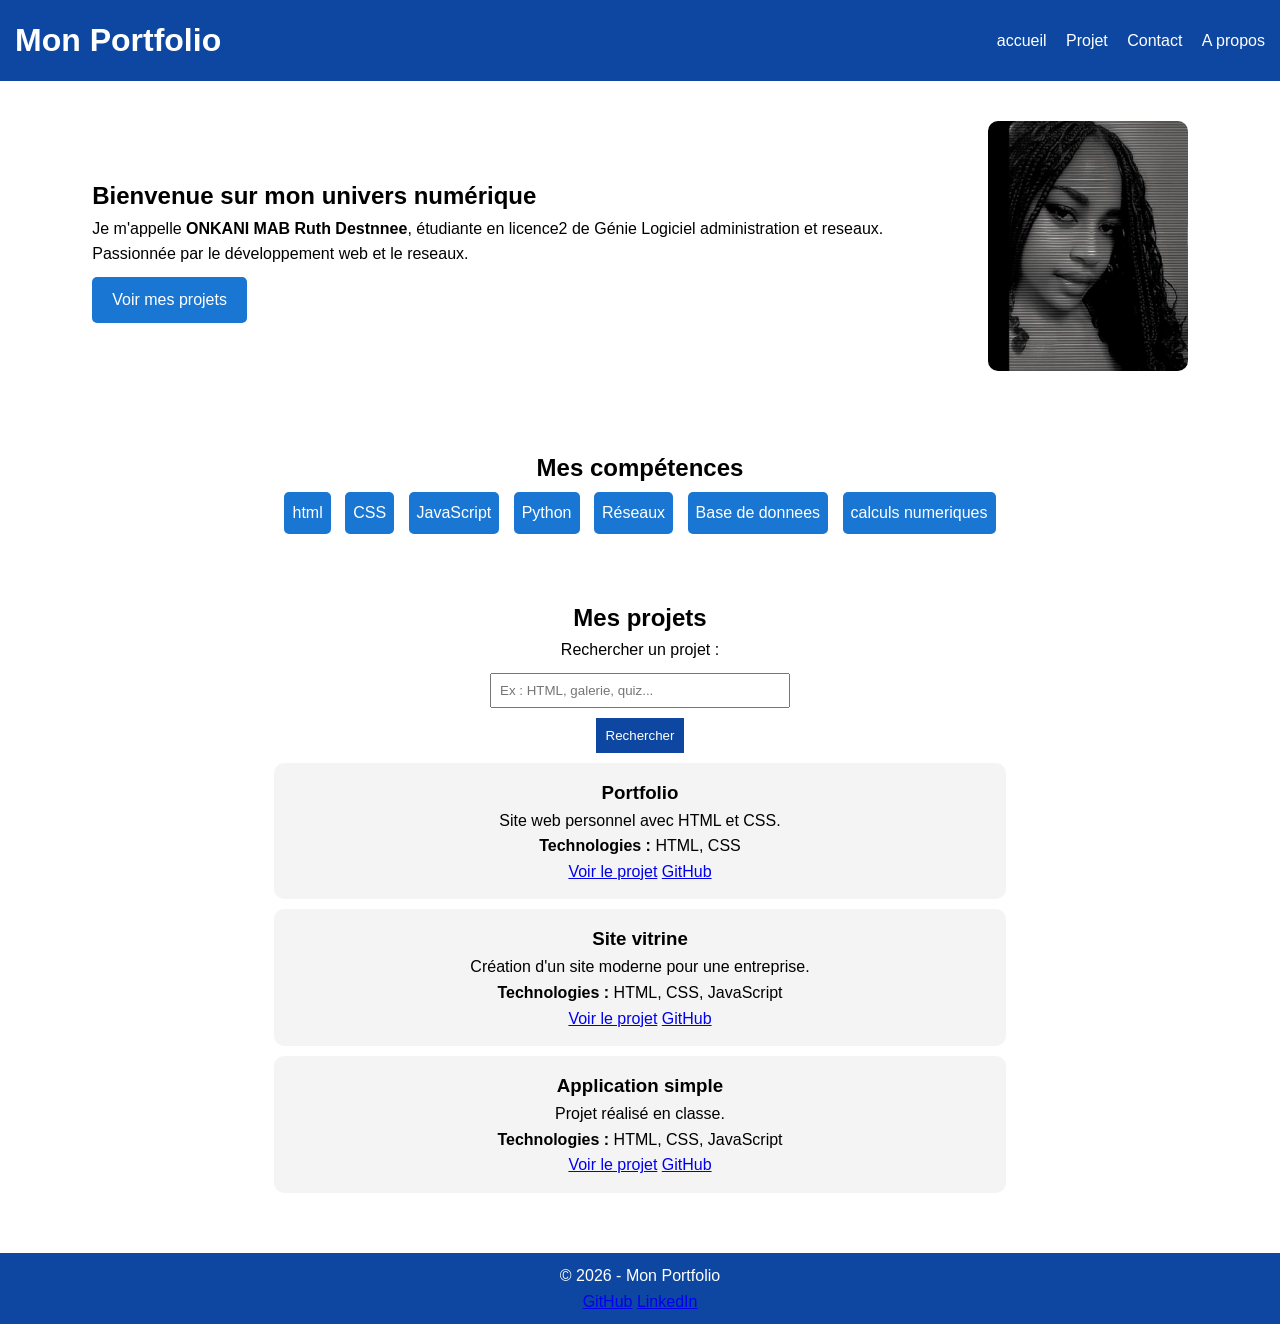
==== projet portfolio/index.html @ 687d62a7 "premier commit du portfolio" ====
<!DOCTYPE html>
<html lang="fr">
<head>
    <meta charset="UTF-8">
    <meta name="viewport" content="width=device-width, initial-scale=1.0">
    <title>Mon Portfolio</title>
    <link rel="stylesheet" href="css/style.css">
</head>
<body>

    <header>
        <h1>Mon Portfolio</h1>
        <nav>
            <a href="index.html">accueil</a>
            <a href="projet.html">Projet</a>
            <a href="contact.html">Contact</a>
            <a href="Apropos.html">A propos</a>
        </nav>
    </header>

    <!-- SECTION HERO -->
    <section class="hero">
        <div class="hero-text">
            <h2>Bienvenue sur mon univers numérique</h2>
            <p>Je m'appelle <strong>ONKANI MAB Ruth Destnnee</strong>, 
         étudiante en licence2 de Génie Logiciel  administration et reseaux.</p>
         <p>Passionnée par le développement web et le reseaux.</p>
            <a href="projet.html" class="btn">Voir mes projets</a>
        </div>
        <div class="hero-image">
            <img src="images/WhatsApp Image 2026-04-01 at 23.58.45 copy.jpeg"
                 alt="Photo de Ruth"
                 width="300"
                 height="250">
        </div>
    </section>

    <!-- SECTION COMPÉTENCES -->
    <section class="skills">
        <h2>Mes compétences</h2>
        <div class="skills-list">
            <span>html</span>
            <span>CSS</span>
            <span>JavaScript</span>
            <span>Python</span>
            <span>Réseaux</span>
            <span>Base de donnees</span>
            <span>calculs numeriques</span>
        </div>
    </section>

    <!-- SECTION PROJETS -->
    <section class="projects">
        <h2>Mes projets</h2>

        <!-- Barre de recherche -->
        <form action="#" method="get">
            <label for="recherche">Rechercher un projet :</label>
            <input type="search" id="recherche" name="recherche"
                   placeholder="Ex : HTML, galerie, quiz...">
            <button type="submit">Rechercher</button>
        </form>

        <div class="project-card">
            <h3>Portfolio</h3>
            <p>Site web personnel avec HTML et CSS.</p>
            <p><strong>Technologies :</strong> HTML, CSS</p>
            <a href="#">Voir le projet</a>
            <a href="#">GitHub</a>
        </div>

        <div class="project-card">
            <h3>Site vitrine</h3>
            <p>Création d'un site moderne pour une entreprise.</p>
            <p><strong>Technologies :</strong> HTML, CSS, JavaScript</p>
            <a href="#">Voir le projet</a>
            <a href="#">GitHub</a>
        </div>

        <div class="project-card">
            <h3>Application simple</h3>
            <p>Projet réalisé en classe.</p>
            <p><strong>Technologies :</strong> HTML, CSS, JavaScript</p>
            <a href="#">Voir le projet</a>
            <a href="#">GitHub</a>
        </div>

    </section>

    <!-- FOOTER -->
    <footer>
        <p>© 2026 - Mon Portfolio</p>
        <p>
            <a href="#">GitHub</a>
            <a href="#">LinkedIn</a>
        </p>
    </footer>

</body>
</html>
---- projet portfolio/css/style.css ----
/* Reset */
* {
    margin: 0;
    padding: 0;
    box-sizing: border-box;
}

/* Body */
body {
    font-family: Arial, sans-serif;
    line-height: 1.6;
}

/* Header */
header {
    background: #0d47a1;
    color: white;
    padding: 15px;
    display: flex;
    justify-content: space-between;
    align-items: center;
}

nav a {
    color: white;
    margin-left: 15px;
    text-decoration: none;
}

nav a:hover {
    text-decoration: underline;
}

/* Hero */
.hero {
    display: flex;
    justify-content: space-around;
    align-items: center;
    padding: 40px;
}

.hero img {
    width: 200px;
    border-radius: 10px;
}

/* Button */
.btn {
    display: inline-block;
    margin-top: 10px;
    padding: 10px 20px;
    background: #1976d2;
    color: white;
    text-decoration: none;
    border-radius: 5px;
}

/* Skills */
.skills {
    text-align: center;
    padding: 30px;
}

.skills-list span {
    background: #1976d2;
    color: white;
    padding: 8px;
    margin: 5px;
    display: inline-block;
    border-radius: 5px;
}

/* Projects */
.projects {
    padding: 30px;
    text-align: center;
}

.project-card {
    background: #f4f4f4;
    margin: 10px auto;
    padding: 15px;
    width: 60%;
    border-radius: 10px;
}

/* Contact */
.contact {
    padding: 30px;
    text-align: center;
}

form {
    width: 300px;
    margin: auto;
}

input, textarea {
    width: 100%;
    margin: 10px 0;
    padding: 8px;
}

button {
    background: #0d47a1;
    color: white;
    padding: 10px;
    border: none;
}

/* Footer */
footer {
    text-align: center;
    padding: 10px;
    background: #0d47a1;
    color: white;
    margin-top: 20px;
}
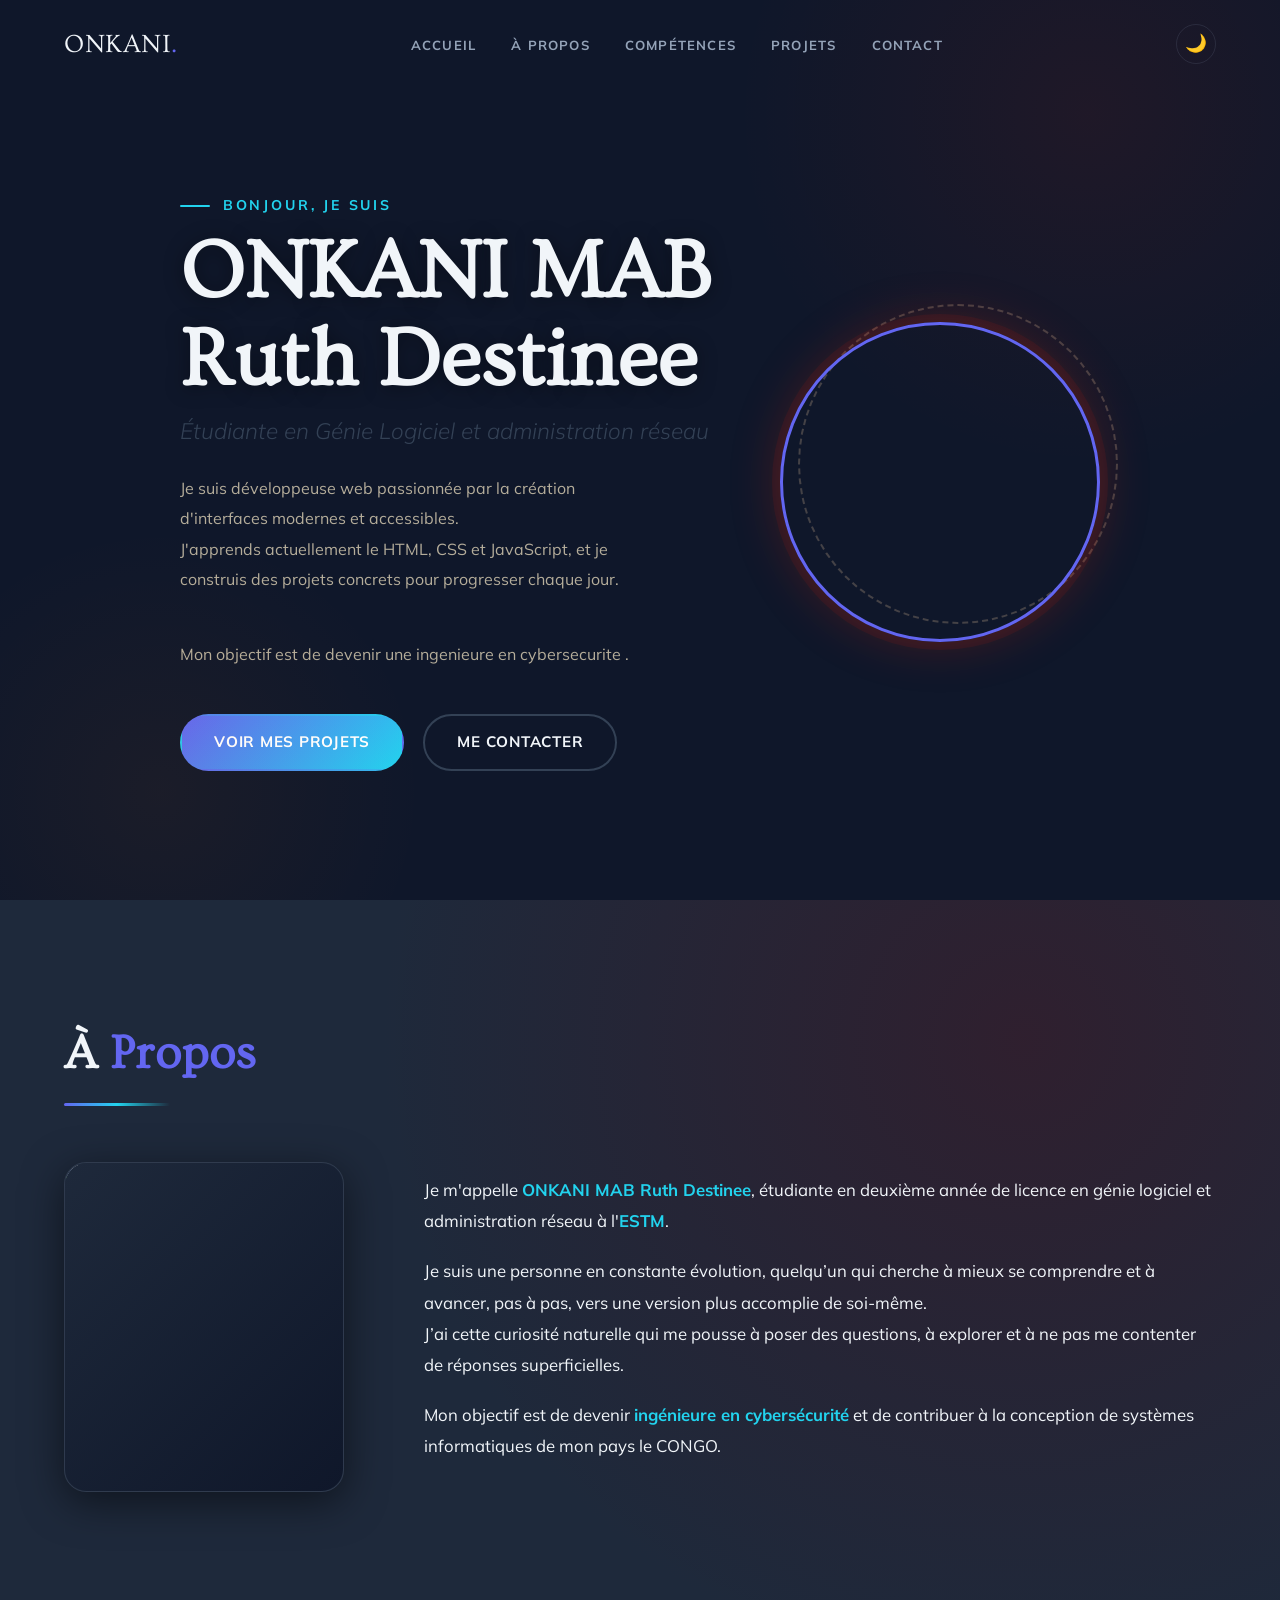
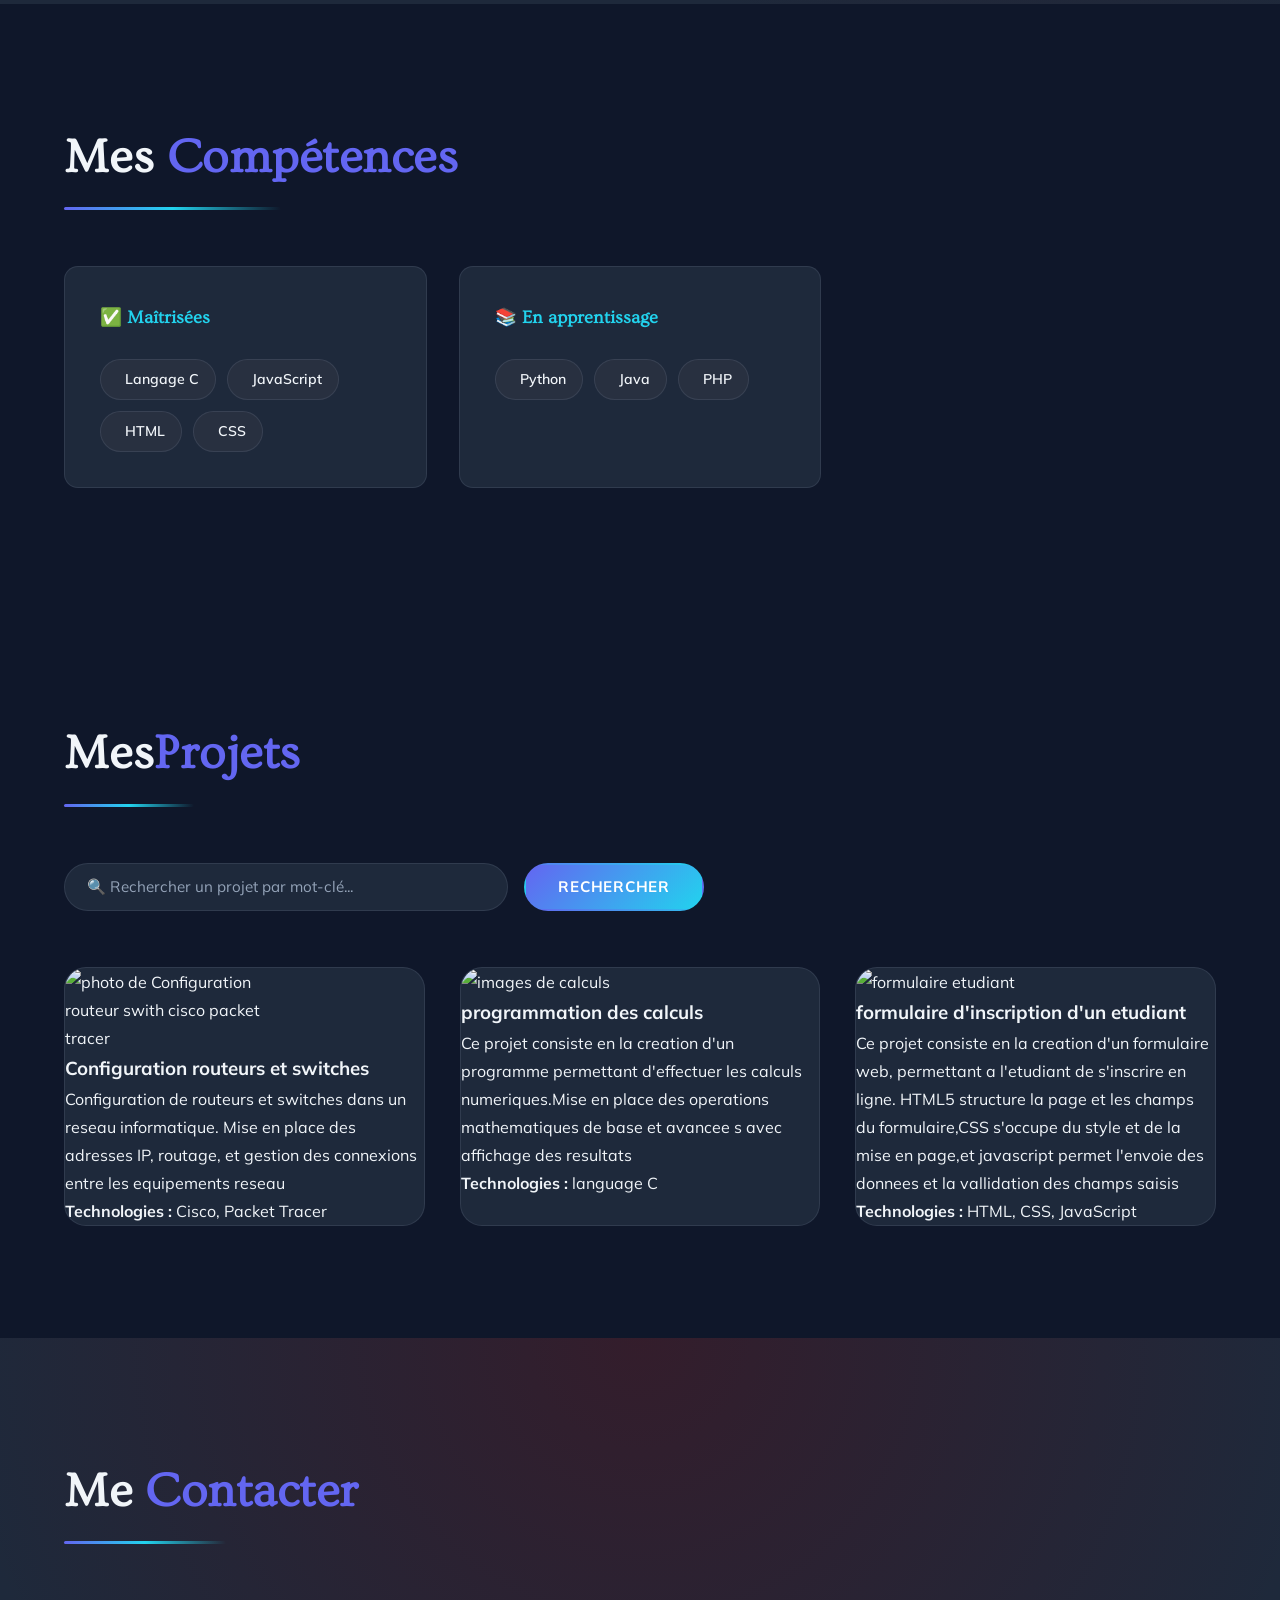
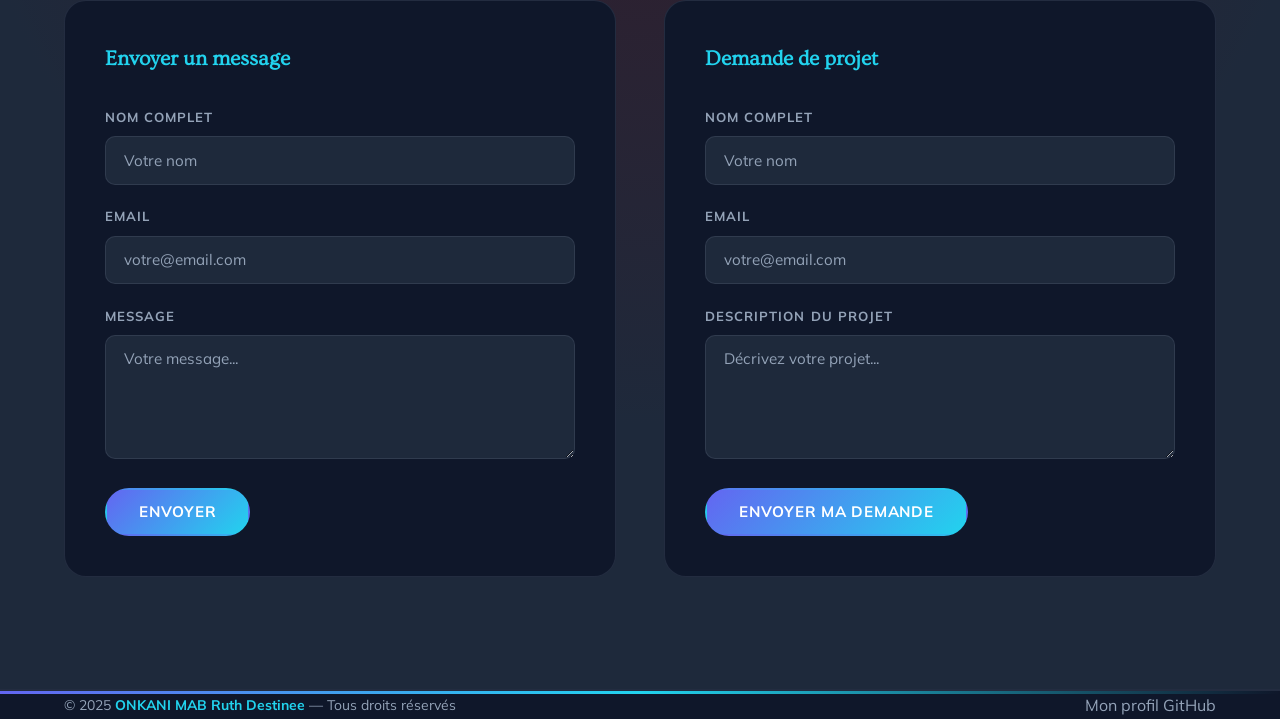
==== commit 7e61deb3: "Update index.html" ====
--- a/projet portfolio/index.html
+++ b/projet portfolio/index.html
@@ -1,100 +1,268 @@
 <!DOCTYPE html>
 <html lang="fr">
 <head>
-    <meta charset="UTF-8">
-    <meta name="viewport" content="width=device-width, initial-scale=1.0">
-    <title>Mon Portfolio</title>
-    <link rel="stylesheet" href="css/style.css">
+  <meta charset="UTF-8" />
+  <meta name="viewport" content="width=device-width, initial-scale=1.0" />
+  <title>ONKANI MAB Ruth Destinee — Formation en Cybersécurité</title>
+  <!-- Google Fonts : Ovo + Mulish -->
+  <link href="https://fonts.googleapis.com/css2?family=Ovo&family=Mulish:ital,wght@0,300;0,400;0,600;0,700;1,400&display=swap" rel="stylesheet" />
+  <!-- Devicons pour les badges techno -->
+  <link rel="stylesheet" href="https://cdn.jsdelivr.net/gh/devicons/devicon@v2.15.1/devicon.min.css" />
+  <link rel="stylesheet" href="css/style.css" />
 </head>
 <body>
 
-    <header>
-        <h1>Mon Portfolio</h1>
-        <nav>
-            <a href="index.html">accueil</a>
-            <a href="projet.html">Projet</a>
-            <a href="contact.html">Contact</a>
-            <a href="Apropos.html">A propos</a>
-        </nav>
-    </header>
-
-    <!-- SECTION HERO -->
-    <section class="hero">
-        <div class="hero-text">
-            <h2>Bienvenue sur mon univers numérique</h2>
-            <p>Je m'appelle <strong>ONKANI MAB Ruth Destnnee</strong>, 
-         étudiante en licence2 de Génie Logiciel  administration et reseaux.</p>
-         <p>Passionnée par le développement web et le reseaux.</p>
-            <a href="projet.html" class="btn">Voir mes projets</a>
-        </div>
-        <div class="hero-image">
-            <img src="images/WhatsApp Image 2026-04-01 at 23.58.45 copy.jpeg"
-                 alt="Photo de Ruth"
-                 width="300"
-                 height="250">
-        </div>
-    </section>
-
-    <!-- SECTION COMPÉTENCES -->
-    <section class="skills">
-        <h2>Mes compétences</h2>
-        <div class="skills-list">
-            <span>html</span>
-            <span>CSS</span>
-            <span>JavaScript</span>
-            <span>Python</span>
-            <span>Réseaux</span>
-            <span>Base de donnees</span>
-            <span>calculs numeriques</span>
-        </div>
-    </section>
-
-    <!-- SECTION PROJETS -->
-    <section class="projects">
-        <h2>Mes projets</h2>
-
-        <!-- Barre de recherche -->
-        <form action="#" method="get">
-            <label for="recherche">Rechercher un projet :</label>
-            <input type="search" id="recherche" name="recherche"
-                   placeholder="Ex : HTML, galerie, quiz...">
-            <button type="submit">Rechercher</button>
-        </form>
-
+  <!-- ===================== NAVBAR ===================== -->
+  <nav class="navbar" id="navbar">
+    <div class="nav-container">
+      <a href="#hero" class="nav-logo">ONKANI<span>.</span></a>
+      <ul class="nav-links" id="navLinks">
+        <li><a href="#hero">Accueil</a></li>
+        <li><a href="#about">À propos</a></li>
+        <li><a href="#competences">Compétences</a></li>
+        <li><a href="#projets">Projets</a></li>
+        <li><a href="#contact">Contact</a></li>
+      </ul>
+      <div class="nav-actions">
+         <button class="theme-toggle" id="themeToggle" aria-label="Basculer le thème">🌙</button>
+        <button class="hamburger" id="hamburger" aria-label="Menu">
+          <span></span><span></span><span></span>
+        </button>
+      </div>
+    </div>
+  </nav>
+
+  <!-- ===================== HERO ===================== -->
+  <section id="hero" class="hero">
+    <div class="hero-content fade-in">
+      <p class="hero-hello">Bonjour, je suis</p>
+      <h1 class="hero-name">ONKANI MAB Ruth Destinee</h1>
+      <h2 class="hero-title">Étudiante en Génie Logiciel et administration réseau</h2>
+      <p class="hero-desc"> Je suis développeuse web passionnée par la création d'interfaces modernes et accessibles.<br/>J'apprends actuellement le HTML, CSS et JavaScript, et je construis des projets concrets pour progresser chaque jour.</p>
+      <p class="hero-desc"> Mon objectif est de devenir une ingenieure en cybersecurite .</p>
+      <div class="hero-btns">
+        <a href="#projets" class="btn btn-primary">Voir mes projets</a>
+        <a href="#contact" class="btn btn-outline">Me contacter</a>
+      </div>
+    </div>
+    <div class="hero-image fade-in delay-2">
+      <div class="hero-img-wrapper">
+        <img src="image/profil.jpg.jpeg" alt="ONKANI Ruth" onerror="this.style.display='none'" />
+        
+      </div>
+      <div class="hero-decoration"></div>
+    </div>
+  </section>
+
+  <!-- ===================== À PROPOS ===================== -->
+  <section id="about" class="about section">
+    <div class="container">
+      <h2 class="section-title">À <span class="accent">Propos</span></h2>
+      <div class="about-grid">
+        <div class="about-img-wrap fade-in">
+          <img src="image/couverture.jpg.jpeg" alt="Photo de profil de Onkani" onerror="this.parentElement.querySelector('.about-placeholder').style.display='flex'" />
+          <div class="about-placeholder"></div>
+        </div>
+        <div class="about-text fade-in delay-1">
+          <p>Je m'appelle <strong>ONKANI MAB Ruth Destinee</strong>, étudiante en deuxième année de licence en génie logiciel et administration réseau à l'<strong>ESTM</strong>.</p>
+          <p>Je suis une personne en constante évolution, quelqu’un qui cherche à mieux se comprendre et à avancer, pas à pas, vers une version plus accomplie de soi-même. <br> J’ai cette curiosité naturelle qui me pousse à poser des questions, à explorer et à ne pas me contenter de réponses superficielles.</p>
+          <p>Mon objectif est de devenir <strong>ingénieure en cybersécurité</strong> et de contribuer à la conception de systèmes informatiques de mon pays le CONGO.</p>
+        </div>
+      </div>
+    </div>
+  </section>
+
+  <!-- ===================== COMPÉTENCES ===================== -->
+  <section id="competences" class="competences section">
+    <div class="container">
+      <h2 class="section-title">Mes <span class="accent">Compétences</span></h2>
+      <div class="skills-grid">
+        <div class="skills-col fade-in">
+          <h3 class="skills-cat">✅ Maîtrisées</h3>
+          <div class="badges">
+            <div class="badge"><i class="devicon-c-plain colored"></i><span>Langage C</span></div>
+            <div class="badge"><i class="devicon-javascript-plain colored"></i><span>JavaScript</span></div>
+            <div class="badge"><i class="devicon-html5-plain colored"></i><span>HTML</span></div>
+            <div class="badge"><i class="devicon-css3-plain colored"></i><span>CSS</span></div>
+          </div>
+        </div>
+        <div class="skills-col fade-in delay-1">
+          <h3 class="skills-cat">📚 En apprentissage</h3>
+          <div class="badges">
+            <div class="badge"><i class="devicon-python-plain colored"></i><span>Python</span></div>
+            <div class="badge"><i class="devicon-java-plain colored"></i><span>Java</span></div>
+            <div class="badge"><i class="devicon-php-plain colored"></i><span>PHP</span></div>
+          </div>
+        </div>
+  </section>
+
+  <!-- ===================== PROJETS ===================== -->
+  <section id="projets" class="projets section">
+    <div class="container">
+      <h2 class="section-title">Mes<span class="accent">Projets</span></h2>
+
+      <!-- Formulaire de recherche -->
+      <div class="search-bar fade-in">
+        <label for="searchInput" class="sr-only">Rechercher un projet</label>
+        <input type="search" id="searchInput" placeholder="🔍 Rechercher un projet par mot-clé..." oninput="filterProjects(this.value)" />
+        <button class="btn btn-primary" onclick="filterProjects(document.getElementById('searchInput').value)">Rechercher</button>
+      </div>
+
+      <!-- Grille de projets -->
+      <div class="projects-grid" id="projectsGrid">
+
+        <!-- Projet 1 -->
+         <div class="project-card">
+            <img src="image/reseaux.jpg.png" alt=" photo de Configuration routeur swith cisco packet tracer" width="200">
+            <h3>Configuration routeurs et switches</h3>
+            <p>Configuration de routeurs et switches dans un reseau informatique. Mise en place des adresses IP, routage, et gestion des connexions entre les equipements reseau</p>
+            <p><strong> Technologies :</strong> Cisco, Packet Tracer </p>
+         </div>
+          <div class="project-card">
+            <img src="image/OIP.webp" alt="images de calculs" width="200">
+            <h3>programmation des calculs</h3>
+            <p>Ce projet consiste en la creation d'un programme permettant d'effectuer les calculs numeriques.Mise en place des operations mathematiques de base et avancee s avec affichage des resultats</p>
+            <p><strong> Technologies :</strong> language C</p>
+        </div>
+
+        <!-- Projet 2 -->
         <div class="project-card">
-            <h3>Portfolio</h3>
-            <p>Site web personnel avec HTML et CSS.</p>
-            <p><strong>Technologies :</strong> HTML, CSS</p>
-            <a href="#">Voir le projet</a>
-            <a href="#">GitHub</a>
-        </div>
-
-        <div class="project-card">
-            <h3>Site vitrine</h3>
-            <p>Création d'un site moderne pour une entreprise.</p>
-            <p><strong>Technologies :</strong> HTML, CSS, JavaScript</p>
-            <a href="#">Voir le projet</a>
-            <a href="#">GitHub</a>
-        </div>
-
-        <div class="project-card">
-            <h3>Application simple</h3>
-            <p>Projet réalisé en classe.</p>
-            <p><strong>Technologies :</strong> HTML, CSS, JavaScript</p>
-            <a href="#">Voir le projet</a>
-            <a href="#">GitHub</a>
-        </div>
-
-    </section>
-
-    <!-- FOOTER -->
-    <footer>
-        <p>© 2026 - Mon Portfolio</p>
-        <p>
-            <a href="#">GitHub</a>
-            <a href="#">LinkedIn</a>
-        </p>
-    </footer>
+            <img src="image/formulaire.jpeg" alt="formulaire etudiant" width="200">
+            <h3>formulaire d'inscription d'un etudiant</h3>
+            <p>Ce projet consiste en la creation d'un formulaire web, permettant a l'etudiant de s'inscrire en ligne. HTML5 structure la page et les champs du formulaire,CSS s'occupe  du style et de la mise en page,et javascript permet l'envoie des donnees et la vallidation des champs saisis</p>
+            <p><strong> Technologies :</strong> HTML, CSS, JavaScript</P>
+        </div>
+          </div>
+          </div>
+        </div>
+      </div>
+    </div>
+  </section>
+
+  <!-- ===================== CONTACT ===================== -->
+  <section id="contact" class="contact section">
+    <div class="container">
+      <h2 class="section-title">Me <span class="accent">Contacter</span></h2>
+      <div class="contact-grid">
+
+        <!-- Formulaire de contact -->
+        <div class="contact-form-wrap fade-in">
+          <h3>Envoyer un message</h3>
+          <div class="form-group">
+            <label for="contactNom">Nom complet</label>
+            <input type="text" id="contactNom" name="nom" placeholder="Votre nom" required />
+          </div>
+          <div class="form-group">
+            <label for="contactEmail">Email</label>
+            <input type="email" id="contactEmail" name="email" placeholder="votre@email.com" required />
+          </div>
+          <div class="form-group">
+            <label for="contactMsg">Message</label>
+            <textarea id="contactMsg" name="message" rows="5" placeholder="Votre message..." required></textarea>
+          </div>
+          <button type="button" class="btn btn-primary" onclick="alert('Merci ! Fonctionnalité à connecter côté serveur.')">Envoyer</button>
+        </div>
+
+        <!-- Formulaire demande de projet -->
+        <div class="contact-form-wrap fade-in delay-1">
+          <h3>Demande de projet</h3>
+          <div class="form-group">
+            <label for="projetNom">Nom complet</label>
+            <input type="text" id="projetNom" name="nom" placeholder="Votre nom" required />
+          </div>
+          <div class="form-group">
+            <label for="projetEmail">Email</label>
+            <input type="email" id="projetEmail" name="email" placeholder="votre@email.com" required />
+          </div>
+          <div class="form-group">
+            <label for="projetDesc">Description du projet</label>
+            <textarea id="projetDesc" name="description" rows="5" placeholder="Décrivez votre projet..." required></textarea>
+          </div>
+          <button type="button" class="btn btn-primary" onclick="alert('Merci ! Fonctionnalité à connecter côté serveur.')">Envoyer ma demande</button>
+        </div>
+
+      </div>
+    </div>
+  </section>
+
+  <!-- ===================== FOOTER ===================== -->
+  <footer class="footer">
+    <footer class="footer">
+    <div class="container footer-inner">
+      <p class="footer-copy">©️ 2025 <strong>ONKANI MAB Ruth Destinee</strong> — Tous droits réservés</p>
+      
+      <div class="footer-links">
+        <a href="https://destineeonkani.github.io/projet--portfolio/projet portfolio/" target="_blank" rel="noopener" aria-label="GitHub">
+          <i class="devicon-github-original"></i>
+          Mon profil GitHub
+        </a>
+      </div>
+    </div>
+  </footer>
+  <!-- ===================== JAVASCRIPT ===================== -->
+  <script>
+    /* ---- Navbar scroll ---- */
+    const navbar = document.getElementById('navbar');
+    window.addEventListener('scroll', () => {
+      navbar.classList.toggle('scrolled', window.scrollY > 50);
+    });
+
+    /* ---- Hamburger menu ---- */
+    const hamburger = document.getElementById('hamburger');
+    const navLinks = document.getElementById('navLinks');
+    hamburger.addEventListener('click', () => {
+      navLinks.classList.toggle('open');
+      hamburger.classList.toggle('active');
+    });
+    navLinks.querySelectorAll('a').forEach(link => {
+      link.addEventListener('click', () => {
+        navLinks.classList.remove('open');
+        hamburger.classList.remove('active');
+      });
+    });
+
+    /* ---- Mode sombre / clair ---- */
+    const themeToggle = document.getElementById('themeToggle');
+    const root = document.documentElement;
+    let dark = true;
+    themeToggle.addEventListener('click', () => {
+      dark = !dark;
+      root.setAttribute('data-theme', dark ? 'dark' : 'light');
+      themeToggle.textContent = dark ? '🌙' : '☀️';
+    });
+
+    /* ---- Scroll animations (IntersectionObserver) ---- */
+    const observer = new IntersectionObserver((entries) => {
+      entries.forEach(e => {
+        if (e.isIntersecting) {
+          e.target.classList.add('visible');
+          observer.unobserve(e.target);
+        }
+      });
+    }, { threshold: 0.12 });
+    document.querySelectorAll('.fade-in').forEach(el => observer.observe(el));
+
+    /* ---- Recherche projets ---- */
+    function filterProjects(query) {
+      const q = query.toLowerCase().trim();
+      document.querySelectorAll('.project-card').forEach(card => {
+        const tags = card.dataset.tags || '';
+        const title = card.querySelector('h3').textContent.toLowerCase();
+        const desc = card.querySelector('p:not(.project-context)').textContent.toLowerCase();
+        const match = !q || tags.includes(q) || title.includes(q) || desc.includes(q);
+        card.style.display = match ? '' : 'none';
+      });
+    }
+
+    /* ---- Smooth scroll ---- */
+    document.querySelectorAll('a[href^="#"]').forEach(anchor => {
+      anchor.addEventListener('click', function(e) {
+        e.preventDefault();
+        const target = document.querySelector(this.getAttribute('href'));
+        if (target) target.scrollIntoView({ behavior: 'smooth' });
+      });
+    });
+  </script>
 
 </body>
-</html>+</html>
--- a/projet portfolio/css/style.css
+++ b/projet portfolio/css/style.css
@@ -1,118 +1,1318 @@
-/* Reset */
-* {
-    margin: 0;
-    padding: 0;
-    box-sizing: border-box;
-}
-
-/* Body */
+/* ============================================================
+   PORTFOLIO — SARATA DIALLO
+   style.css — Version redesignée & complète
+   Polices : Ovo (titres) + Mulish (corps)
+   Palette : #0A0908 · #49111C · #A9927D · #F52707 · #FA8112 · #F5E7C6
+   ============================================================ */
+
+/* ---------- Import Google Fonts ---------- */
+@import url('https://fonts.googleapis.com/css2?family=Ovo&family=Mulish:ital,wght@0,300;0,400;0,600;0,700;1,400&display=swap');
+
+/* ---------- Variables CSS ---------- */
+:root {
+
+  /* Palette moderne */
+  --c1: #0f172a;   /* fond principal */
+  --c2: #1e293b;   /* cartes */
+  --c3: #334155;   /* éléments secondaires */
+  --c4: #6366f1;   /* accent principal (indigo) */
+  --c5: #22d3ee;   /* accent secondaire (cyan) */
+  --c6: #f1f5f9;   /* texte principal */
+  --c7: #e2e8f0;   /* fond clair */
+
+  /* Thème sombre */
+  --bg:         #0f172a;
+  --bg-card:    #1e293b;
+  --bg-section: #020617;
+  --bg-nav:     rgba(15, 23, 42, 0.85);
+  --text:       #f1f5f9;
+  --text-mute:  #94a3b8;
+  --accent:     #6366f1;
+  --accent2:    #22d3ee;
+  --border:     rgba(148, 163, 184, 0.15);
+  --glow:       rgba(99, 102, 241, 0.25);
+
+  /* Typo */
+  --font-head: 'Ovo', Georgia, serif;
+  --font-body: 'Mulish', sans-serif;
+
+  /* UI */
+  --radius:     14px;
+  --radius-lg:  22px;
+  --shadow:     0 10px 40px rgba(0,0,0,0.5);
+  --shadow-red: 0 8px 28px rgba(99,102,241,0.3);
+  --transition: 0.3s ease;
+  --max-w:      1200px;
+}
+/* ============================================================
+   RESET & BASE
+   ============================================================ */
+*, *::before, *::after {
+  box-sizing: border-box;
+  margin: 0;
+  padding: 0;
+}
+
+html {
+  scroll-behavior: smooth;
+  font-size: 16px;
+}
+
 body {
-    font-family: Arial, sans-serif;
-    line-height: 1.6;
-}
-
-/* Header */
-header {
-    background: #0d47a1;
-    color: white;
-    padding: 15px;
-    display: flex;
-    justify-content: space-between;
-    align-items: center;
-}
-
-nav a {
-    color: white;
-    margin-left: 15px;
-    text-decoration: none;
-}
-
-nav a:hover {
-    text-decoration: underline;
-}
-
-/* Hero */
+  background-color: var(--bg);
+  color: var(--text);
+  font-family: var(--font-body);
+  font-weight: 400;
+  line-height: 1.75;
+  transition: background-color var(--transition), color var(--transition);
+  overflow-x: hidden;
+}
+
+img { max-width: 100%; display: block; }
+a  { color: inherit; text-decoration: none; }
+ul { list-style: none; }
+
+.sr-only {
+  position: absolute;
+  width: 1px; height: 1px;
+  overflow: hidden;
+  clip: rect(0,0,0,0);
+  white-space: nowrap;
+}
+
+/* ---------- Container centré ---------- */
+.container {
+  width: 90%;
+  max-width: var(--max-w);
+  margin: 0 auto;
+}
+
+/* ---------- Sections ---------- */
+.section {
+  padding: 7rem 0;
+}
+
+.section-title {
+  font-family: var(--font-head);
+  font-size: clamp(2rem, 4vw, 3rem);
+  margin-bottom: 3.5rem;
+  position: relative;
+  display: inline-block;
+  letter-spacing: 0.01em;
+}
+
+.section-title::after {
+  content: '';
+  display: block;
+  width: 55%;
+  height: 3px;
+  background: linear-gradient(90deg, var(--accent), var(--accent2), transparent);
+  margin-top: 0.45rem;
+  border-radius: 2px;
+}
+
+.accent { color: var(--accent); }
+
+/* ============================================================
+   BOUTONS
+   ============================================================ */
+.btn {
+  display: inline-flex;
+  align-items: center;
+  gap: 0.4rem;
+  padding: 0.8rem 2rem;
+  border-radius: 50px;
+  font-family: var(--font-body);
+  font-weight: 700;
+  font-size: 0.95rem;
+  cursor: pointer;
+  border: 2px solid transparent;
+  transition: all var(--transition);
+  letter-spacing: 0.05em;
+  text-transform: uppercase;
+}
+
+.btn-primary {
+  background: linear-gradient(135deg, var(--accent) 0%, var(--accent2) 100%);
+  color: #fff;
+}
+
+.btn-primary:hover {
+  transform: translateY(-3px);
+  box-shadow: var(--shadow-red);
+  filter: brightness(1.08);
+}
+
+.btn-outline {
+  background: transparent;
+  color: var(--text);
+  border-color: var(--c3);
+}
+
+.btn-outline:hover {
+  border-color: var(--accent);
+  color: var(--accent);
+  transform: translateY(-3px);
+}
+
+/* ============================================================
+   ANIMATIONS FADE-IN
+   ============================================================ */
+.fade-in {
+  opacity: 0;
+  transform: translateY(28px);
+  transition: opacity 0.75s ease, transform 0.75s ease;
+}
+
+.fade-in.visible {
+  opacity: 1;
+  transform: translateY(0);
+}
+
+.delay-1 { transition-delay: 0.15s; }
+.delay-2 { transition-delay: 0.3s;  }
+.delay-3 { transition-delay: 0.45s; }
+
+/* ============================================================
+   NAVBAR / EN-TÊTE
+   ============================================================ */
+.navbar {
+  position: fixed;
+  top: 0; left: 0; right: 0;
+  z-index: 1000;
+  padding: 1.3rem 0;
+  background: transparent;
+  transition: background var(--transition), box-shadow var(--transition), padding var(--transition);
+}
+
+.navbar.scrolled {
+  background: var(--bg-nav);
+  backdrop-filter: blur(18px) saturate(1.4);
+  -webkit-backdrop-filter: blur(18px);
+  box-shadow: 0 2px 24px rgba(0,0,0,0.35);
+  padding: 0.75rem 0;
+}
+
+.nav-container {
+  width: 90%;
+  max-width: var(--max-w);
+  margin: 0 auto;
+  display: flex;
+  align-items: center;
+  justify-content: space-between;
+  gap: 1rem;
+}
+
+/* Logo */
+.nav-logo {
+  font-family: var(--font-head);
+  font-size: 1.65rem;
+  color: var(--text);
+  letter-spacing: 0.02em;
+  transition: opacity var(--transition);
+}
+
+.nav-logo:hover { opacity: 0.8; }
+.nav-logo span  { color: var(--accent); }
+
+/* Liens */
+.nav-links {
+  display: flex;
+  gap: 2.2rem;
+  align-items: center;
+}
+
+.nav-links a {
+  font-size: 0.82rem;
+  font-weight: 700;
+  color: var(--text-mute);
+  letter-spacing: 0.09em;
+  text-transform: uppercase;
+  transition: color var(--transition);
+  position: relative;
+}
+
+.nav-links a::after {
+  content: '';
+  position: absolute;
+  bottom: -4px; left: 0;
+  width: 0; height: 2px;
+  background: linear-gradient(90deg, var(--accent), var(--accent2));
+  transition: width var(--transition);
+  border-radius: 2px;
+}
+
+.nav-links a:hover        { color: var(--accent); }
+.nav-links a:hover::after { width: 100%; }
+
+.nav-actions {
+  display: flex;
+  align-items: center;
+  gap: 0.8rem;
+}
+
+.theme-toggle {
+  background: none;
+  border: 1px solid var(--border);
+  border-radius: 50%;
+  width: 40px; height: 40px;
+  cursor: pointer;
+  font-size: 1.1rem;
+  display: flex; align-items: center; justify-content: center;
+  transition: border-color var(--transition), transform var(--transition), background var(--transition);
+  color: var(--text);
+}
+
+.theme-toggle:hover {
+  border-color: var(--accent);
+  background: rgba(245,39,7,0.08);
+  transform: rotate(18deg);
+}
+
+/* Hamburger mobile */
+.hamburger {
+  display: none;
+  flex-direction: column;
+  gap: 5px;
+  background: none;
+  border: none;
+  cursor: pointer;
+  padding: 4px;
+}
+
+.hamburger span {
+  display: block;
+  width: 26px; height: 2px;
+  background: var(--text);
+  border-radius: 2px;
+  transition: all var(--transition);
+}
+
+.hamburger.active span:nth-child(1) { transform: translateY(7px) rotate(45deg); }
+.hamburger.active span:nth-child(2) { opacity: 0; }
+.hamburger.active span:nth-child(3) { transform: translateY(-7px) rotate(-45deg); }
+
+/* ============================================================
+   HERO — avec background image
+   ============================================================ */
 .hero {
-    display: flex;
-    justify-content: space-around;
-    align-items: center;
-    padding: 40px;
-}
-
-.hero img {
-    width: 200px;
-    border-radius: 10px;
-}
-
-/* Button */
-.btn {
-    display: inline-block;
-    margin-top: 10px;
-    padding: 10px 20px;
-    background: #1976d2;
-    color: white;
-    text-decoration: none;
-    border-radius: 5px;
-}
-
-/* Skills */
-.skills {
+  min-height: 100vh;
+  display: flex;
+  align-items: center;
+  justify-content: center;
+  position: relative;
+  overflow: hidden;
+  padding: 9rem 5% 5rem;
+
+  .hero {
+  background-image:
+    radial-gradient(circle at 20% 30%, rgba(99,102,241,0.15), transparent 40%),
+    radial-gradient(circle at 80% 70%, rgba(34,211,238,0.12), transparent 40%),
+    linear-gradient(135deg, #0f172a, #020617);
+}
+}
+
+/* Particules déco */
+.hero::before {
+  content: '';
+  position: absolute;
+  top: -30%;
+  right: -15%;
+  width: 60vw; height: 60vw;
+  background: radial-gradient(circle, rgba(245,39,7,0.07) 0%, transparent 65%);
+  pointer-events: none;
+  animation: pulse-glow 6s ease-in-out infinite;
+}
+
+.hero::after {
+  content: '';
+  position: absolute;
+  bottom: -20%;
+  left: -10%;
+  width: 45vw; height: 45vw;
+  background: radial-gradient(circle, rgba(250,129,18,0.05) 0%, transparent 65%);
+  pointer-events: none;
+  animation: pulse-glow 8s ease-in-out infinite reverse;
+}
+
+@keyframes pulse-glow {
+  0%, 100% { transform: scale(1);   opacity: 1; }
+  50%       { transform: scale(1.1); opacity: 0.7; }
+}
+
+.hero-inner {
+  width: 90%;
+  max-width: var(--max-w);
+  margin: 0 auto;
+  display: flex;
+  align-items: center;
+  justify-content: space-between;
+  gap: 4rem;
+  position: relative;
+  z-index: 2;
+}
+
+.hero-content {
+  flex: 1;
+  max-width: 600px;
+}
+
+.hero-hello {
+  font-size: 0.88rem;
+  font-weight: 700;
+  color: var(--accent2);
+  text-transform: uppercase;
+  letter-spacing: 0.2em;
+  margin-bottom: 0.7rem;
+  display: flex;
+  align-items: center;
+  gap: 0.8rem;
+}
+
+.hero-hello::before {
+  content: '';
+  display: inline-block;
+  width: 30px; height: 2px;
+  background: var(--accent2);
+  border-radius: 2px;
+}
+
+.hero-name {
+  font-family: var(--font-head);
+  font-size: clamp(3rem, 6.5vw, 5.5rem);
+  line-height: 1.05;
+  color: var(--c6);
+  margin-bottom: 0.6rem;
+  text-shadow: 0 2px 20px rgba(0,0,0,0.4);
+}
+
+.hero-title {
+  font-family: var(--font-body);
+  font-size: clamp(1.1rem, 2.2vw, 1.4rem);
+  font-weight: 300;
+  font-style: italic;
+  color: var(--c3);
+  margin-bottom: 1.6rem;
+  line-height: 1.5;
+}
+
+.hero-desc {
+  font-size: 1rem;
+  color: rgba(245,231,198,0.72);
+  margin-bottom: 2.8rem;
+  line-height: 1.9;
+  max-width: 480px;
+}
+
+.hero-btns {
+  display: flex;
+  flex-wrap: wrap;
+  gap: 1.2rem;
+}
+
+/* Image héro */
+.hero-image {
+  flex: 0 0 auto;
+  position: relative;
+}
+
+.hero-img-wrapper {
+  width: clamp(220px, 26vw, 320px);
+  height: clamp(220px, 26vw, 320px);
+  border-radius: 50%;
+  overflow: hidden;
+  border: 3px solid var(--accent);
+  position: relative;
+  z-index: 2;
+  box-shadow: 0 0 50px rgba(245,39,7,0.25), 0 0 0 8px rgba(245,39,7,0.08);
+}
+
+.hero-img-wrapper img {
+  width: 100%; height: 100%;
+  object-fit: cover;
+}
+
+.hero-img-placeholder {
+  position: absolute;
+  inset: 0;
+  display: flex;
+  align-items: center;
+  justify-content: center;
+  background: linear-gradient(135deg, var(--c2), var(--c1));
+  font-family: var(--font-head);
+  font-size: 4rem;
+  color: var(--c3);
+  z-index: 1;
+}
+
+.hero-decoration {
+  position: absolute;
+  top: -18px; right: -18px;
+  width: 100%; height: 100%;
+  border-radius: 50%;
+  border: 2px dashed rgba(169,146,125,0.35);
+  z-index: 1;
+  animation: spin 22s linear infinite;
+}
+
+@keyframes spin { to { transform: rotate(360deg); } }
+
+/* Barre de scroll vers le bas */
+.hero-scroll {
+  position: absolute;
+  bottom: 2.5rem;
+  left: 50%;
+  transform: translateX(-50%);
+  z-index: 2;
+  display: flex;
+  flex-direction: column;
+  align-items: center;
+  gap: 0.5rem;
+  color: var(--text-mute);
+  font-size: 0.75rem;
+  font-weight: 600;
+  letter-spacing: 0.15em;
+  text-transform: uppercase;
+  animation: bounce 2.5s ease-in-out infinite;
+}
+
+.hero-scroll::after {
+  content: '';
+  display: block;
+  width: 1px;
+  height: 40px;
+  background: linear-gradient(to bottom, var(--accent), transparent);
+}
+
+@keyframes bounce {
+  0%, 100% { transform: translateX(-50%) translateY(0); }
+  50%       { transform: translateX(-50%) translateY(8px); }
+}
+
+/* ============================================================
+   À PROPOS
+   ============================================================ */
+.about {
+  background: var(--bg-card);
+  position: relative;
+}
+
+.about::before {
+  content: '';
+  position: absolute;
+  inset: 0;
+  background:
+    radial-gradient(circle at 80% 20%, rgba(73,17,28,0.4) 0%, transparent 55%);
+  pointer-events: none;
+}
+
+.about-grid {
+  display: grid;
+  grid-template-columns: 280px 1fr;
+  gap: 5rem;
+  align-items: center;
+  position: relative;
+  z-index: 1;
+}
+
+.about-img-wrap {
+  position: relative;
+  width: 280px;
+  height: 330px;
+  border-radius: var(--radius-lg);
+  overflow: hidden;
+  border: 1px solid var(--border);
+  box-shadow: var(--shadow);
+}
+
+.about-img-wrap img {
+  width: 100%; height: 100%;
+  object-fit: cover;
+  border-radius: var(--radius-lg);
+}
+
+.about-placeholder {
+  position: absolute;
+  inset: 0;
+  display: none;
+  align-items: center;
+  justify-content: center;
+  background: linear-gradient(135deg, var(--c2), var(--c1));
+  font-family: var(--font-head);
+  font-size: 5rem;
+  color: var(--c3);
+  border-radius: var(--radius-lg);
+}
+
+.about-text p {
+  margin-bottom: 1.2rem;
+  color: var(--text);
+  font-size: 1.05rem;
+  line-height: 1.85;
+}
+
+.about-text strong { color: var(--accent2); font-weight: 700; }
+
+/* Stats rapides */
+.about-stats {
+  display: flex;
+  gap: 2rem;
+  margin-top: 2rem;
+  margin-bottom: 2rem;
+  flex-wrap: wrap;
+}
+
+.stat-item {
+  text-align: center;
+}
+
+.stat-num {
+  display: block;
+  font-family: var(--font-head);
+  font-size: 2.2rem;
+  color: var(--accent);
+  line-height: 1;
+  margin-bottom: 0.25rem;
+}
+
+.stat-label {
+  font-size: 0.78rem;
+  font-weight: 700;
+  color: var(--text-mute);
+  text-transform: uppercase;
+  letter-spacing: 0.1em;
+}
+
+/* ============================================================
+   COMPÉTENCES
+   ============================================================ */
+.competences {
+  background: var(--bg);
+  position: relative;
+}
+
+.skills-grid {
+  display: grid;
+  grid-template-columns: repeat(3, 1fr);
+  gap: 2rem;
+}
+
+.skills-col {
+  background: var(--bg-card);
+  border: 1px solid var(--border);
+  border-radius: var(--radius);
+  padding: 2.2rem;
+  transition: border-color var(--transition), transform var(--transition), box-shadow var(--transition);
+  position: relative;
+  overflow: hidden;
+}
+
+.skills-col::before {
+  content: '';
+  position: absolute;
+  top: 0; left: 0;
+  width: 100%; height: 3px;
+  background: linear-gradient(90deg, var(--accent), var(--accent2));
+  transform: scaleX(0);
+  transform-origin: left;
+  transition: transform var(--transition);
+}
+
+.skills-col:hover::before  { transform: scaleX(1); }
+.skills-col:hover {
+  border-color: rgba(245,39,7,0.25);
+  transform: translateY(-6px);
+  box-shadow: 0 16px 40px rgba(0,0,0,0.3);
+}
+
+.skills-cat {
+  font-family: var(--font-head);
+  font-size: 1.1rem;
+  margin-bottom: 1.6rem;
+  color: var(--accent2);
+}
+
+.badges {
+  display: flex;
+  flex-wrap: wrap;
+  gap: 0.7rem;
+}
+
+.badge {
+  display: flex;
+  align-items: center;
+  gap: 0.5rem;
+  background: rgba(169,146,125,0.08);
+  border: 1px solid var(--border);
+  border-radius: 50px;
+  padding: 0.45rem 1rem;
+  font-size: 0.88rem;
+  font-weight: 600;
+  transition: all var(--transition);
+  cursor: default;
+}
+
+.badge:hover {
+  background: rgba(245,39,7,0.1);
+  border-color: var(--accent);
+  color: var(--accent);
+  transform: scale(1.04);
+}
+
+.badge i     { font-size: 1.2rem; }
+.badge-icon  { font-size: 1.1rem; }
+
+/* ============================================================
+   EXPÉRIENCES
+   ============================================================ */
+.experiences {
+  background: var(--bg-card);
+  position: relative;
+}
+
+.experiences::before {
+  content: '';
+  position: absolute;
+  inset: 0;
+  background:
+    radial-gradient(circle at 20% 80%, rgba(73,17,28,0.35) 0%, transparent 50%);
+  pointer-events: none;
+}
+
+.exp-grid {
+  display: grid;
+  grid-template-columns: 1fr 1fr;
+  gap: 3.5rem;
+  position: relative;
+  z-index: 1;
+}
+
+.exp-cat {
+  font-family: var(--font-head);
+  font-size: 1.2rem;
+  color: var(--accent2);
+  margin-bottom: 1.8rem;
+  display: flex;
+  align-items: center;
+  gap: 0.5rem;
+}
+
+.exp-card {
+  display: flex;
+  gap: 1.2rem;
+  align-items: flex-start;
+  margin-bottom: 1.5rem;
+  padding: 1.4rem;
+  background: var(--bg);
+  border-radius: var(--radius);
+  border-left: 3px solid var(--accent);
+  transition: transform var(--transition), box-shadow var(--transition), border-color var(--transition);
+}
+
+.exp-card:hover {
+  transform: translateX(8px);
+  box-shadow: var(--shadow);
+  border-color: var(--accent2);
+}
+
+.exp-dot {
+  width: 12px; height: 12px;
+  min-width: 12px;
+  border-radius: 50%;
+  background: linear-gradient(135deg, var(--accent), var(--accent2));
+  margin-top: 6px;
+  box-shadow: 0 0 8px var(--glow);
+}
+
+.exp-card h4 {
+  font-family: var(--font-head);
+  font-size: 1rem;
+  margin-bottom: 0.35rem;
+  color: var(--c6);
+}
+
+.exp-card p {
+  font-size: 0.92rem;
+  color: var(--text-mute);
+  line-height: 1.65;
+}
+
+/* ============================================================
+   PROJETS — Blocs cards
+   ============================================================ */
+.projets {
+  background: var(--bg);
+  position: relative;
+}
+
+/* Barre de recherche */
+.search-bar {
+  display: flex;
+  gap: 1rem;
+  margin-bottom: 3.5rem;
+  max-width: 640px;
+}
+
+.search-bar input {
+  flex: 1;
+  padding: 0.85rem 1.4rem;
+  border-radius: 50px;
+  border: 1px solid var(--border);
+  background: var(--bg-card);
+  color: var(--text);
+  font-family: var(--font-body);
+  font-size: 0.95rem;
+  outline: none;
+  transition: border-color var(--transition), box-shadow var(--transition);
+}
+
+.search-bar input:focus {
+  border-color: var(--accent);
+  box-shadow: 0 0 0 3px rgba(245,39,7,0.1);
+}
+
+.search-bar input::placeholder { color: var(--text-mute); }
+
+/* Grille de projets */
+.projects-grid {
+  display: grid;
+  grid-template-columns: repeat(auto-fill, minmax(340px, 1fr));
+  gap: 2.2rem;
+}
+
+/* Carte projet */
+.project-card {
+  background: var(--bg-card);
+  border: 1px solid var(--border);
+  border-radius: var(--radius-lg);
+  overflow: hidden;
+  transition: transform var(--transition), border-color var(--transition), box-shadow var(--transition);
+  display: flex;
+  flex-direction: column;
+  position: relative;
+}
+
+.project-card:hover {
+  transform: translateY(-10px);
+  border-color: rgba(245,39,7,0.4);
+  box-shadow:
+    0 20px 60px rgba(0,0,0,0.45),
+    0 0 0 1px rgba(245,39,7,0.12),
+    0 0 40px rgba(245,39,7,0.06);
+}
+
+/* Image / placeholder */
+.project-img {
+  height: 210px;
+  background: linear-gradient(135deg, var(--c2) 0%, var(--c1) 100%);
+  position: relative;
+  overflow: hidden;
+  flex-shrink: 0;
+}
+
+.project-img img {
+  width: 100%; height: 100%;
+  object-fit: cover;
+  transition: transform 0.55s ease;
+}
+
+.project-card:hover .project-img img {
+  transform: scale(1.08);
+}
+
+.project-img-placeholder {
+  position: absolute;
+  inset: 0;
+  display: flex;
+  align-items: center;
+  justify-content: center;
+  font-size: 3.8rem;
+  background: linear-gradient(135deg, var(--c2), #0A0908);
+}
+
+/* Ruban catégorie */
+.project-ribbon {
+  position: absolute;
+  top: 16px;
+  right: -1px;
+  background: linear-gradient(135deg, var(--accent), var(--accent2));
+  color: #fff;
+  font-size: 0.72rem;
+  font-weight: 700;
+  letter-spacing: 0.08em;
+  text-transform: uppercase;
+  padding: 0.3rem 0.9rem;
+  border-radius: 4px 0 0 4px;
+  box-shadow: 0 2px 8px rgba(245,39,7,0.3);
+}
+
+/* Corps de la carte */
+.project-body {
+  padding: 1.6rem;
+  display: flex;
+  flex-direction: column;
+  flex: 1;
+}
+
+.project-body h3 {
+  font-family: var(--font-head);
+  font-size: 1.12rem;
+  margin-bottom: 0.3rem;
+  color: var(--c6);
+  line-height: 1.35;
+}
+
+.project-context {
+  font-size: 0.78rem;
+  font-weight: 700;
+  color: var(--accent2);
+  text-transform: uppercase;
+  letter-spacing: 0.1em;
+  margin-bottom: 0.9rem;
+}
+
+.project-body > p:not(.project-context) {
+  font-size: 0.93rem;
+  color: var(--text-mute);
+  margin-bottom: 1.1rem;
+  flex: 1;
+  line-height: 1.7;
+}
+
+.project-tags {
+  display: flex;
+  flex-wrap: wrap;
+  gap: 0.4rem;
+  margin-bottom: 1rem;
+}
+
+.project-tags span {
+  background: rgba(245,39,7,0.1);
+  color: var(--accent);
+  border: 1px solid rgba(245,39,7,0.2);
+  border-radius: 4px;
+  padding: 0.22rem 0.65rem;
+  font-size: 0.76rem;
+  font-weight: 700;
+  letter-spacing: 0.06em;
+  transition: background var(--transition), color var(--transition);
+}
+
+.project-tags span:hover {
+  background: var(--accent);
+  color: #fff;
+}
+
+.project-link {
+  display: inline-flex;
+  align-items: center;
+  gap: 0.35rem;
+  font-size: 0.88rem;
+  font-weight: 700;
+  color: var(--accent2);
+  transition: color var(--transition), gap var(--transition);
+  margin-top: auto;
+}
+
+.project-link:hover {
+  color: var(--accent);
+  gap: 0.6rem;
+}
+
+/* ============================================================
+   CONTACT
+   ============================================================ */
+.contact {
+  background: var(--bg-card);
+  position: relative;
+}
+
+.contact::before {
+  content: '';
+  position: absolute;
+  inset: 0;
+  background:
+    radial-gradient(circle at 50% 0%, rgba(73,17,28,0.5) 0%, transparent 60%);
+  pointer-events: none;
+}
+
+.contact-grid {
+  display: grid;
+  grid-template-columns: 1fr 1fr;
+  gap: 3rem;
+  position: relative;
+  z-index: 1;
+}
+
+/* Infos de contact */
+.contact-info {
+  display: flex;
+  flex-direction: column;
+  gap: 1.5rem;
+}
+
+.contact-item {
+  display: flex;
+  align-items: flex-start;
+  gap: 1.1rem;
+  padding: 1.3rem;
+  background: var(--bg);
+  border-radius: var(--radius);
+  border: 1px solid var(--border);
+  transition: border-color var(--transition), transform var(--transition);
+}
+
+.contact-item:hover {
+  border-color: var(--accent2);
+  transform: translateX(5px);
+}
+
+.contact-icon {
+  width: 44px; height: 44px;
+  min-width: 44px;
+  border-radius: 50%;
+  background: linear-gradient(135deg, var(--accent), var(--accent2));
+  display: flex; align-items: center; justify-content: center;
+  font-size: 1.2rem;
+}
+
+.contact-item-text strong {
+  display: block;
+  font-size: 0.82rem;
+  font-weight: 700;
+  text-transform: uppercase;
+  letter-spacing: 0.1em;
+  color: var(--text-mute);
+  margin-bottom: 0.2rem;
+}
+
+.contact-item-text span, .contact-item-text a {
+  font-size: 0.97rem;
+  color: var(--text);
+  transition: color var(--transition);
+}
+
+.contact-item-text a:hover { color: var(--accent); }
+
+/* Formulaire */
+.contact-form-wrap {
+  background: var(--bg);
+  border: 1px solid var(--border);
+  border-radius: var(--radius-lg);
+  padding: 2.5rem;
+  transition: border-color var(--transition);
+}
+
+.contact-form-wrap:hover {
+  border-color: rgba(245,39,7,0.2);
+}
+
+.contact-form-wrap h3 {
+  font-family: var(--font-head);
+  font-size: 1.3rem;
+  margin-bottom: 1.8rem;
+  color: var(--accent2);
+}
+
+.form-group {
+  margin-bottom: 1.3rem;
+}
+
+.form-group label {
+  display: block;
+  font-size: 0.82rem;
+  font-weight: 700;
+  color: var(--text-mute);
+  margin-bottom: 0.45rem;
+  text-transform: uppercase;
+  letter-spacing: 0.08em;
+}
+
+.form-group input,
+.form-group textarea {
+  width: 100%;
+  padding: 0.85rem 1.1rem;
+  background: var(--bg-card);
+  border: 1px solid var(--border);
+  border-radius: 10px;
+  color: var(--text);
+  font-family: var(--font-body);
+  font-size: 0.95rem;
+  outline: none;
+  transition: border-color var(--transition), box-shadow var(--transition);
+  resize: vertical;
+}
+
+.form-group input:focus,
+.form-group textarea:focus {
+  border-color: var(--accent);
+  box-shadow: 0 0 0 3px rgba(245,39,7,0.1);
+}
+
+.form-group input::placeholder,
+.form-group textarea::placeholder { color: var(--text-mute); }
+
+/* ============================================================
+   FOOTER / PIED DE PAGE
+   ============================================================ */
+.footer {
+  background: var(--c1);
+  border-top: 1px solid var(--border);
+  position: relative;
+  overflow: hidden;
+}
+
+/* Ligne de couleur en haut du footer */
+.footer::before {
+  content: '';
+  position: absolute;
+  top: 0; left: 0; right: 0;
+  height: 3px;
+  background: linear-gradient(90deg, var(--accent) 0%, var(--accent2) 50%, transparent 100%);
+}
+
+.footer-top {
+  padding: 4rem 0 2.5rem;
+  display: grid;
+  grid-template-columns: 1fr auto auto;
+  gap: 4rem;
+  align-items: start;
+}
+
+/* Footer branding */
+.footer-brand .nav-logo {
+  font-size: 1.8rem;
+  display: inline-block;
+  margin-bottom: 0.8rem;
+}
+
+.footer-brand p {
+  font-size: 0.9rem;
+  color: var(--text-mute);
+  max-width: 260px;
+  line-height: 1.7;
+}
+
+/* Footer nav */
+.footer-nav h4 {
+  font-family: var(--font-head);
+  font-size: 0.85rem;
+  text-transform: uppercase;
+  letter-spacing: 0.15em;
+  color: var(--accent2);
+  margin-bottom: 1rem;
+}
+
+.footer-nav ul {
+  display: flex;
+  flex-direction: column;
+  gap: 0.6rem;
+}
+
+.footer-nav ul a {
+  font-size: 0.9rem;
+  color: var(--text-mute);
+  transition: color var(--transition);
+}
+
+.footer-nav ul a:hover { color: var(--accent); }
+
+/* Footer social */
+.footer-social h4 {
+  font-family: var(--font-head);
+  font-size: 0.85rem;
+  text-transform: uppercase;
+  letter-spacing: 0.15em;
+  color: var(--accent2);
+  margin-bottom: 1rem;
+}
+
+.social-icons {
+  display: flex;
+  gap: 0.8rem;
+  flex-wrap: wrap;
+}
+
+.social-icon {
+  width: 42px; height: 42px;
+  border-radius: 50%;
+  border: 1px solid var(--border);
+  display: flex; align-items: center; justify-content: center;
+  color: var(--text-mute);
+  transition: all var(--transition);
+  font-size: 1rem;
+}
+
+.social-icon:hover {
+  background: linear-gradient(135deg, var(--accent), var(--accent2));
+  border-color: transparent;
+  color: #fff;
+  transform: translateY(-3px);
+  box-shadow: 0 6px 20px rgba(245,39,7,0.3);
+}
+
+/* Footer bas */
+.footer-bottom {
+  border-top: 1px solid var(--border);
+  padding: 1.5rem 0;
+}
+
+.footer-inner {
+  display: flex;
+  align-items: center;
+  justify-content: space-between;
+  flex-wrap: wrap;
+  gap: 1rem;
+}
+
+.footer-copy {
+  font-size: 0.87rem;
+  color: var(--text-mute);
+}
+
+.footer-copy strong { color: var(--accent2); }
+
+.footer-links {
+  display: flex;
+  align-items: center;
+  gap: 1.5rem;
+}
+
+.footer-links a {
+  color: var(--text-mute);
+  transition: color var(--transition);
+  display: flex;
+  align-items: center;
+  gap: 0.4rem;
+}
+
+.footer-links a:hover { color: var(--accent); }
+
+.footer-cv {
+  font-size: 0.88rem;
+  font-weight: 700;
+}
+
+/* Bouton retour en haut */
+.back-to-top {
+  position: fixed;
+  bottom: 2rem;
+  right: 2rem;
+  width: 48px; height: 48px;
+  border-radius: 50%;
+  background: linear-gradient(135deg, var(--accent), var(--accent2));
+  color: #fff;
+  border: none;
+  cursor: pointer;
+  font-size: 1.2rem;
+  display: flex; align-items: center; justify-content: center;
+  box-shadow: 0 6px 20px rgba(245,39,7,0.4);
+  opacity: 0;
+  pointer-events: none;
+  transform: translateY(12px);
+  transition: all var(--transition);
+  z-index: 999;
+}
+
+.back-to-top.visible {
+  opacity: 1;
+  pointer-events: auto;
+  transform: translateY(0);
+}
+
+.back-to-top:hover {
+  transform: translateY(-3px);
+  box-shadow: 0 10px 28px rgba(245,39,7,0.5);
+}
+
+/* ============================================================
+   RESPONSIVE
+   ============================================================ */
+
+/* Tablette */
+@media (max-width: 960px) {
+  .hero-inner {
+    flex-direction: column;
     text-align: center;
-    padding: 30px;
-}
-
-.skills-list span {
-    background: #1976d2;
-    color: white;
-    padding: 8px;
-    margin: 5px;
-    display: inline-block;
-    border-radius: 5px;
-}
-
-/* Projects */
-.projects {
-    padding: 30px;
-    text-align: center;
-}
-
-.project-card {
-    background: #f4f4f4;
-    margin: 10px auto;
-    padding: 15px;
-    width: 60%;
-    border-radius: 10px;
-}
-
-/* Contact */
-.contact {
-    padding: 30px;
-    text-align: center;
-}
-
-form {
-    width: 300px;
-    margin: auto;
-}
-
-input, textarea {
-    width: 100%;
-    margin: 10px 0;
-    padding: 8px;
-}
-
-button {
-    background: #0d47a1;
-    color: white;
-    padding: 10px;
-    border: none;
-}
-
-/* Footer */
-footer {
-    text-align: center;
-    padding: 10px;
-    background: #0d47a1;
-    color: white;
-    margin-top: 20px;
-}
+    padding-top: 1rem;
+  }
+
+  .hero-hello       { justify-content: center; }
+  .hero-desc        { margin-left: auto; margin-right: auto; }
+  .hero-btns        { justify-content: center; }
+  .hero-image       { order: -1; }
+
+  .about-grid       { grid-template-columns: 1fr; justify-items: center; }
+  .about-text       { text-align: left; }
+  .about-stats      { justify-content: center; }
+
+  .skills-grid      { grid-template-columns: 1fr 1fr; }
+
+  .exp-grid         { grid-template-columns: 1fr; }
+
+  .contact-grid     { grid-template-columns: 1fr; }
+
+  .footer-top {
+    grid-template-columns: 1fr 1fr;
+    gap: 2.5rem;
+  }
+
+  .footer-brand { grid-column: 1 / -1; }
+}
+
+/* Mobile */
+@media (max-width: 620px) {
+  .navbar { padding: 1rem 0; }
+
+  .nav-links {
+    display: none;
+    flex-direction: column;
+    position: absolute;
+    top: 100%;
+    left: 0; right: 0;
+    background: var(--bg-nav);
+    backdrop-filter: blur(16px);
+    padding: 1.5rem 2rem;
+    gap: 1.2rem;
+    border-top: 1px solid var(--border);
+  }
+
+  .nav-links.open { display: flex; }
+  .hamburger      { display: flex; }
+
+  .hero {
+    padding: 7rem 5% 5rem;
+    background-attachment: scroll;
+  }
+
+  .hero-img-wrapper { width: 200px; height: 200px; }
+
+  .skills-grid      { grid-template-columns: 1fr; }
+  .projects-grid    { grid-template-columns: 1fr; }
+
+  .search-bar       { flex-direction: column; }
+  .search-bar input { border-radius: var(--radius); }
+
+  .section          { padding: 5rem 0; }
+
+  .footer-top {
+    grid-template-columns: 1fr;
+    gap: 2rem;
+    padding: 2.5rem 0 1.5rem;
+  }
+
+  .footer-inner     { flex-direction: column; text-align: center; }
+  .footer-links     { justify-content: center; }
+
+  .back-to-top      { bottom: 1.2rem; right: 1.2rem; }
+}
+
+/* ============================================================
+   SCROLLBAR personnalisée
+   ============================================================ */
+::-webkit-scrollbar { width: 6px; }
+::-webkit-scrollbar-track { background: var(--c1); }
+::-webkit-scrollbar-thumb {
+  background: linear-gradient(to bottom, var(--accent), var(--accent2));
+  border-radius: 3px;
+}
